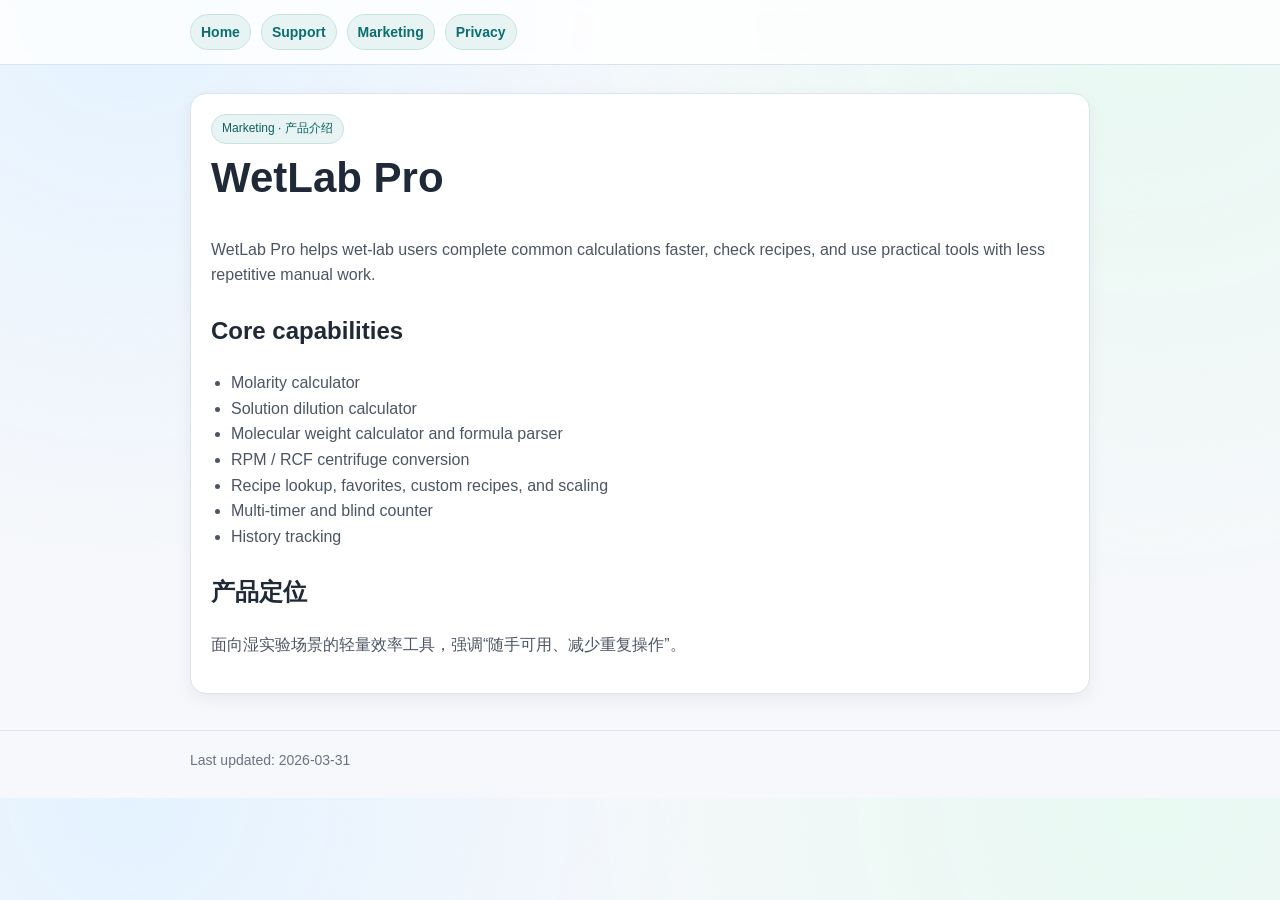
==== marketing.html @ 316bedbf "Add GitHub Pages public site" ====
<!doctype html>
<html lang="en">
  <head>
    <meta charset="utf-8" />
    <meta name="viewport" content="width=device-width, initial-scale=1" />
    <title>WetLab Pro Overview</title>
    <link rel="stylesheet" href="site.css" />
  </head>
  <body>
    <header>
      <div class="container nav">
        <a href="index.html">Home</a>
        <a href="support.html">Support</a>
        <a href="marketing.html">Marketing</a>
        <a href="privacy.html">Privacy</a>
      </div>
    </header>

    <main class="container">
      <section class="card">
        <span class="badge">Marketing · 产品介绍</span>
        <h1>WetLab Pro</h1>
        <p>
          WetLab Pro helps wet-lab users complete common calculations faster, check recipes, and use practical tools with less repetitive manual work.
        </p>

        <h2>Core capabilities</h2>
        <ul>
          <li>Molarity calculator</li>
          <li>Solution dilution calculator</li>
          <li>Molecular weight calculator and formula parser</li>
          <li>RPM / RCF centrifuge conversion</li>
          <li>Recipe lookup, favorites, custom recipes, and scaling</li>
          <li>Multi-timer and blind counter</li>
          <li>History tracking</li>
        </ul>

        <h2>产品定位</h2>
        <p>
          面向湿实验场景的轻量效率工具，强调“随手可用、减少重复操作”。
        </p>
      </section>
    </main>

    <footer>
      <div class="container">Last updated: 2026-03-31</div>
    </footer>
  </body>
</html>
---- site.css ----
:root {
  --bg: #f6f8fb;
  --card: #ffffff;
  --text: #1f2937;
  --muted: #4b5563;
  --line: #dbe3ef;
  --brand: #0d6e6e;
  --brand-soft: #e8f4f4;
}

* { box-sizing: border-box; }

body {
  margin: 0;
  font-family: "SF Pro Text", "PingFang SC", "Noto Sans CJK SC", sans-serif;
  color: var(--text);
  background:
    radial-gradient(circle at 10% 0%, #e4f2ff 0, transparent 40%),
    radial-gradient(circle at 90% 0%, #e8f9f2 0, transparent 42%),
    var(--bg);
  line-height: 1.6;
}

.container {
  width: min(900px, 92vw);
  margin: 0 auto;
}

header {
  border-bottom: 1px solid var(--line);
  background: #ffffffcc;
  backdrop-filter: blur(6px);
}

.nav {
  display: flex;
  flex-wrap: wrap;
  gap: 10px;
  padding: 14px 0;
}

.nav a {
  text-decoration: none;
  color: var(--brand);
  background: var(--brand-soft);
  border: 1px solid #c8e2e2;
  padding: 6px 10px;
  border-radius: 999px;
  font-weight: 600;
  font-size: 14px;
}

main { padding: 28px 0 36px; }

.card {
  background: var(--card);
  border: 1px solid var(--line);
  border-radius: 16px;
  padding: 20px;
  box-shadow: 0 6px 18px rgba(15, 23, 42, 0.06);
}

h1 {
  margin-top: 0;
  font-size: clamp(28px, 4vw, 42px);
  line-height: 1.15;
}

h2 { margin-top: 24px; }

p, li { color: var(--muted); }

ul { padding-left: 20px; }

footer {
  border-top: 1px solid var(--line);
  padding: 18px 0 26px;
  color: #6b7280;
  font-size: 14px;
}

.badge {
  display: inline-block;
  background: #e8f4f4;
  color: #0f5f5f;
  border: 1px solid #c8e2e2;
  border-radius: 999px;
  padding: 4px 10px;
  font-size: 12px;
  margin-bottom: 10px;
}

a.link {
  color: #0f4f95;
  word-break: break-all;
}
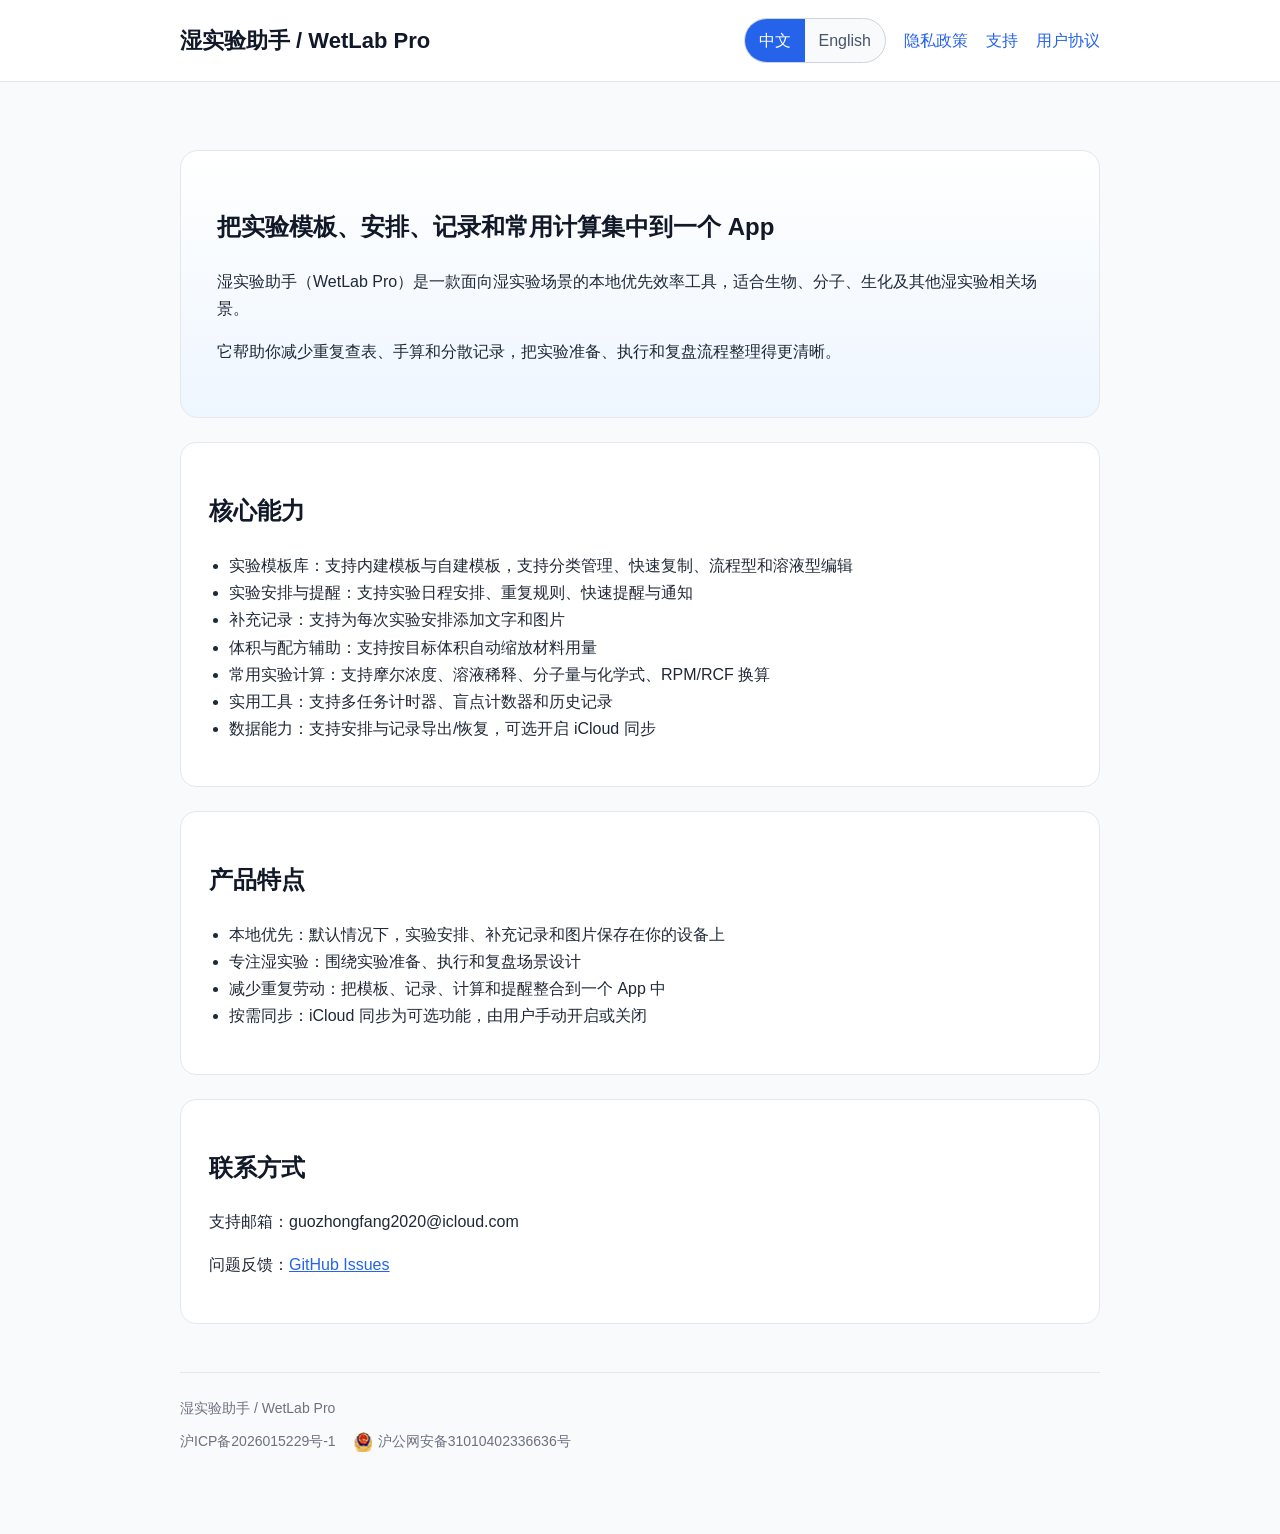
==== commit 42aeac7d: "Sync public static pages" ====
--- a/marketing.html
+++ b/marketing.html
@@ -1,49 +1,125 @@
-<!doctype html>
-<html lang="en">
-  <head>
-    <meta charset="utf-8" />
-    <meta name="viewport" content="width=device-width, initial-scale=1" />
-    <title>WetLab Pro Overview</title>
-    <link rel="stylesheet" href="site.css" />
-  </head>
-  <body>
-    <header>
-      <div class="container nav">
-        <a href="index.html">Home</a>
-        <a href="support.html">Support</a>
-        <a href="marketing.html">Marketing</a>
-        <a href="privacy.html">Privacy</a>
+<!DOCTYPE html>
+<html lang="zh-CN" data-lang="zh">
+<head>
+  <meta charset="UTF-8" />
+  <meta name="viewport" content="width=device-width, initial-scale=1.0" />
+  <title>湿实验助手 | WetLab Pro</title>
+  <meta
+    name="description"
+    content="湿实验助手（WetLab Pro）是一款面向湿实验场景的本地优先效率工具，帮助你集中管理实验模板、实验安排、补充记录和常用计算。"
+  />
+  <link rel="stylesheet" href="styles.css" />
+  <script src="lang-toggle.js" defer></script>
+</head>
+<body
+  data-title-zh="湿实验助手 | WetLab Pro"
+  data-title-en="WetLab Pro"
+  data-description-zh="湿实验助手（WetLab Pro）是一款面向湿实验场景的本地优先效率工具，帮助你集中管理实验模板、实验安排、补充记录和常用计算。"
+  data-description-en="WetLab Pro is a local-first productivity app for wet-lab workflows, bringing templates, schedules, logs, and practical lab tools into one place."
+>
+  <header>
+    <div class="nav">
+      <a class="brand" href="index.html">湿实验助手 / WetLab Pro</a>
+      <div class="nav-right">
+        <div class="lang-switch" aria-label="Language switch">
+          <button class="lang-button active" type="button" data-lang-button="zh" aria-pressed="true">中文</button>
+          <button class="lang-button" type="button" data-lang-button="en" aria-pressed="false">English</button>
+        </div>
+        <div class="nav-links">
+          <a href="privacy.html"><span class="lang-zh">隐私政策</span><span class="lang-en">Privacy</span></a>
+          <a href="support.html"><span class="lang-zh">支持</span><span class="lang-en">Support</span></a>
+          <a href="terms.html"><span class="lang-zh">用户协议</span><span class="lang-en">Terms</span></a>
+        </div>
       </div>
-    </header>
+    </div>
+  </header>
 
-    <main class="container">
-      <section class="card">
-        <span class="badge">Marketing · 产品介绍</span>
-        <h1>WetLab Pro</h1>
-        <p>
-          WetLab Pro helps wet-lab users complete common calculations faster, check recipes, and use practical tools with less repetitive manual work.
-        </p>
+  <main class="container">
+    <section class="hero">
+      <div class="lang-zh">
+        <h1>把实验模板、安排、记录和常用计算集中到一个 App</h1>
+        <p>湿实验助手（WetLab Pro）是一款面向湿实验场景的本地优先效率工具，适合生物、分子、生化及其他湿实验相关场景。</p>
+        <p>它帮助你减少重复查表、手算和分散记录，把实验准备、执行和复盘流程整理得更清晰。</p>
+      </div>
+      <div class="lang-en">
+        <h1>Bring templates, schedules, logs, and lab tools into one focused app</h1>
+        <p>WetLab Pro is a local-first productivity app built for wet-lab workflows across biology, molecular, biochemistry, and related lab scenarios.</p>
+        <p>It helps reduce repetitive table lookup, manual calculation, and fragmented note taking so experiment preparation, execution, and review stay clearer.</p>
+      </div>
+    </section>
 
-        <h2>Core capabilities</h2>
+    <section class="card">
+      <div class="lang-zh">
+        <h2>核心能力</h2>
         <ul>
-          <li>Molarity calculator</li>
-          <li>Solution dilution calculator</li>
-          <li>Molecular weight calculator and formula parser</li>
-          <li>RPM / RCF centrifuge conversion</li>
-          <li>Recipe lookup, favorites, custom recipes, and scaling</li>
-          <li>Multi-timer and blind counter</li>
-          <li>History tracking</li>
+          <li>实验模板库：支持内建模板与自建模板，支持分类管理、快速复制、流程型和溶液型编辑</li>
+          <li>实验安排与提醒：支持实验日程安排、重复规则、快速提醒与通知</li>
+          <li>补充记录：支持为每次实验安排添加文字和图片</li>
+          <li>体积与配方辅助：支持按目标体积自动缩放材料用量</li>
+          <li>常用实验计算：支持摩尔浓度、溶液稀释、分子量与化学式、RPM/RCF 换算</li>
+          <li>实用工具：支持多任务计时器、盲点计数器和历史记录</li>
+          <li>数据能力：支持安排与记录导出/恢复，可选开启 iCloud 同步</li>
         </ul>
+      </div>
+      <div class="lang-en">
+        <h2>Core Capabilities</h2>
+        <ul>
+          <li>Experiment templates: built-in and custom templates, category management, quick duplication, workflow-style and solution-prep editing</li>
+          <li>Experiment schedules and reminders: planning, recurring rules, quick reminders, and notifications</li>
+          <li>Supplemental logs: attach text and images to each scheduled experiment</li>
+          <li>Volume-based scaling: scale material amounts by target volume</li>
+          <li>Lab calculators: molarity, dilution, molecular weight and formula parsing, RPM/RCF conversion</li>
+          <li>Utility tools: multi-timer, blind counter, and history</li>
+          <li>Data continuity: export and restore schedules and logs, with optional iCloud sync</li>
+        </ul>
+      </div>
+    </section>
 
-        <h2>产品定位</h2>
-        <p>
-          面向湿实验场景的轻量效率工具，强调“随手可用、减少重复操作”。
-        </p>
-      </section>
-    </main>
+    <section class="card">
+      <div class="lang-zh">
+        <h2>产品特点</h2>
+        <ul>
+          <li>本地优先：默认情况下，实验安排、补充记录和图片保存在你的设备上</li>
+          <li>专注湿实验：围绕实验准备、执行和复盘场景设计</li>
+          <li>减少重复劳动：把模板、记录、计算和提醒整合到一个 App 中</li>
+          <li>按需同步：iCloud 同步为可选功能，由用户手动开启或关闭</li>
+        </ul>
+      </div>
+      <div class="lang-en">
+        <h2>Product Traits</h2>
+        <ul>
+          <li>Local-first: schedules, supplemental logs, and images are stored on your device by default</li>
+          <li>Built for wet labs: designed around experiment preparation, execution, and review workflows</li>
+          <li>Less repetitive work: keeps templates, records, calculations, and reminders in one app</li>
+          <li>Sync when needed: iCloud sync is optional and user-controlled</li>
+        </ul>
+      </div>
+    </section>
+
+    <section class="card">
+      <div class="lang-zh">
+        <h2>联系方式</h2>
+        <p>支持邮箱：guozhongfang2020@icloud.com</p>
+        <p>问题反馈：<a href="https://github.com/ChronoWeaver/LabMate-public/issues">GitHub Issues</a></p>
+      </div>
+      <div class="lang-en">
+        <h2>Contact</h2>
+        <p>Support email: guozhongfang2020@icloud.com</p>
+        <p>Issue tracker: <a href="https://github.com/ChronoWeaver/LabMate-public/issues">GitHub Issues</a></p>
+      </div>
+    </section>
 
     <footer>
-      <div class="container">Last updated: 2026-03-31</div>
+      <div class="lang-zh">湿实验助手 / WetLab Pro</div>
+      <div class="lang-en">WetLab Pro</div>
+      <div class="filing-links">
+        <a href="https://beian.miit.gov.cn/" target="_blank" rel="noreferrer">沪ICP备2026015229号-1</a>
+        <a href="https://beian.mps.gov.cn/#/query/webSearch?code=31010402336636" target="_blank" rel="noreferrer">
+          <img src="beian-icon.png" alt="" width="18" height="20" />
+          沪公网安备31010402336636号
+        </a>
+      </div>
     </footer>
-  </body>
+  </main>
+</body>
 </html>
--- a/styles.css
+++ b/styles.css
@@ -0,0 +1,175 @@
+body {
+  margin: 0;
+  font-family: -apple-system, BlinkMacSystemFont, "PingFang SC", "Microsoft YaHei", sans-serif;
+  line-height: 1.7;
+  color: #1f2937;
+  background: #f8fafc;
+}
+
+a {
+  color: #2563eb;
+}
+
+.container {
+  max-width: 920px;
+  margin: 0 auto;
+  padding: 40px 20px 80px;
+}
+
+header {
+  background: white;
+  border-bottom: 1px solid #e5e7eb;
+  position: sticky;
+  top: 0;
+  z-index: 20;
+}
+
+.nav {
+  max-width: 920px;
+  margin: 0 auto;
+  padding: 18px 20px;
+  display: flex;
+  justify-content: space-between;
+  align-items: center;
+  gap: 24px;
+}
+
+.nav-right {
+  display: flex;
+  align-items: center;
+  gap: 18px;
+  flex-wrap: wrap;
+}
+
+.nav-links {
+  display: flex;
+  flex-wrap: wrap;
+  gap: 18px;
+}
+
+.nav a {
+  text-decoration: none;
+}
+
+.brand {
+  font-size: 22px;
+  font-weight: 700;
+  color: #111827;
+}
+
+.lang-switch {
+  display: inline-flex;
+  border: 1px solid #cbd5e1;
+  border-radius: 999px;
+  overflow: hidden;
+  background: #f8fafc;
+}
+
+.lang-button {
+  border: 0;
+  background: transparent;
+  color: #475569;
+  padding: 8px 14px;
+  font: inherit;
+  cursor: pointer;
+}
+
+.lang-button.active {
+  background: #2563eb;
+  color: white;
+}
+
+.hero {
+  background: linear-gradient(180deg, #ffffff 0%, #eef6ff 100%);
+  border: 1px solid #e5e7eb;
+  border-radius: 18px;
+  padding: 36px;
+  margin-top: 28px;
+}
+
+h1,
+h2,
+h3 {
+  color: #111827;
+}
+
+.card {
+  background: white;
+  border: 1px solid #e5e7eb;
+  border-radius: 16px;
+  padding: 28px;
+  margin-top: 24px;
+}
+
+ul {
+  padding-left: 20px;
+}
+
+footer {
+  margin-top: 48px;
+  padding-top: 24px;
+  border-top: 1px solid #e5e7eb;
+  color: #6b7280;
+  font-size: 14px;
+}
+
+.footer-note {
+  display: block;
+  margin-top: 10px;
+  color: #6b7280;
+}
+
+.filing-links {
+  display: flex;
+  flex-wrap: wrap;
+  align-items: center;
+  gap: 12px 18px;
+  margin-top: 10px;
+}
+
+.filing-links a {
+  display: inline-flex;
+  align-items: center;
+  gap: 6px;
+  color: #6b7280;
+  text-decoration: none;
+}
+
+.filing-links a:hover {
+  color: #2563eb;
+}
+
+.filing-links img {
+  display: block;
+  width: 18px;
+  height: 20px;
+}
+
+.lang-en {
+  display: none;
+}
+
+html[data-lang="en"] .lang-zh {
+  display: none;
+}
+
+html[data-lang="en"] .lang-en {
+  display: revert;
+}
+
+@media (max-width: 700px) {
+  .nav {
+    flex-direction: column;
+    align-items: flex-start;
+  }
+
+  .nav-right {
+    width: 100%;
+    align-items: flex-start;
+  }
+
+  .hero,
+  .card {
+    padding: 24px;
+  }
+}
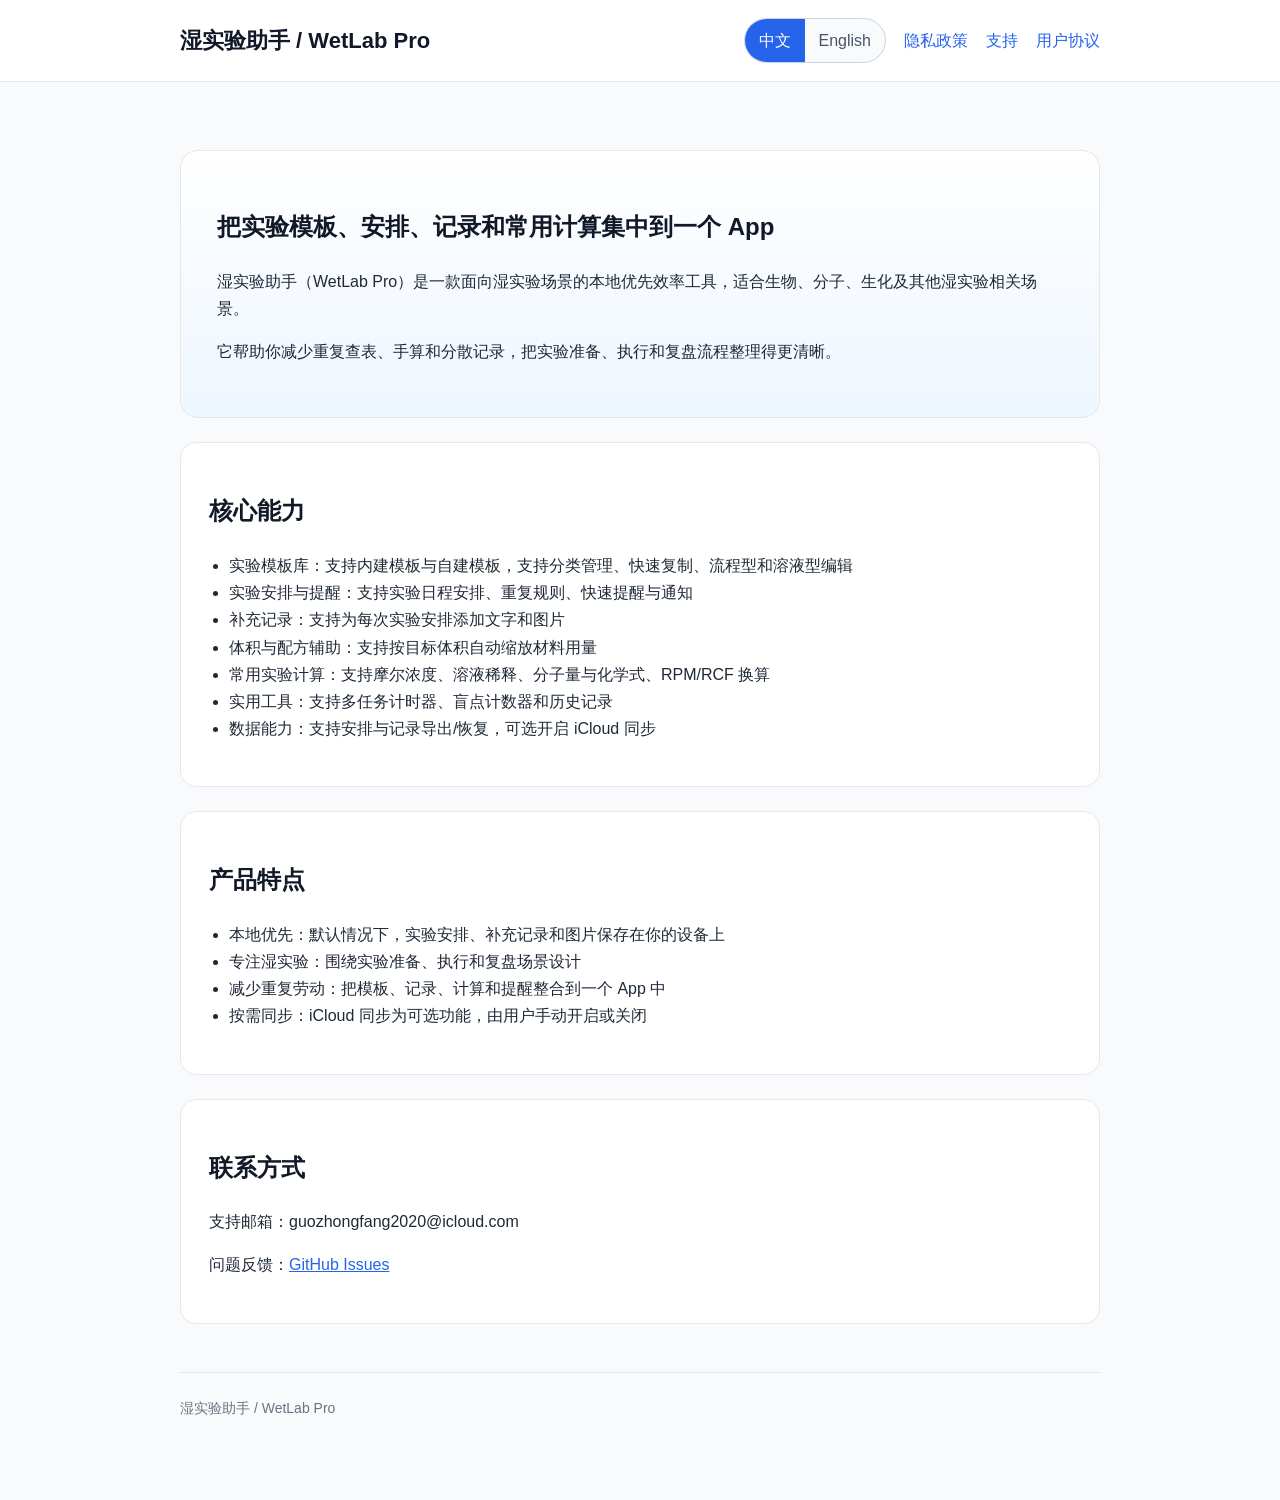
==== commit 19873975: "Remove filing footer from mirror site" ====
--- a/marketing.html
+++ b/marketing.html
@@ -112,13 +112,6 @@
     <footer>
       <div class="lang-zh">湿实验助手 / WetLab Pro</div>
       <div class="lang-en">WetLab Pro</div>
-      <div class="filing-links">
-        <a href="https://beian.miit.gov.cn/" target="_blank" rel="noreferrer">沪ICP备2026015229号-1</a>
-        <a href="https://beian.mps.gov.cn/#/query/webSearch?code=31010402336636" target="_blank" rel="noreferrer">
-          <img src="beian-icon.png" alt="" width="18" height="20" />
-          沪公网安备31010402336636号
-        </a>
-      </div>
     </footer>
   </main>
 </body>
